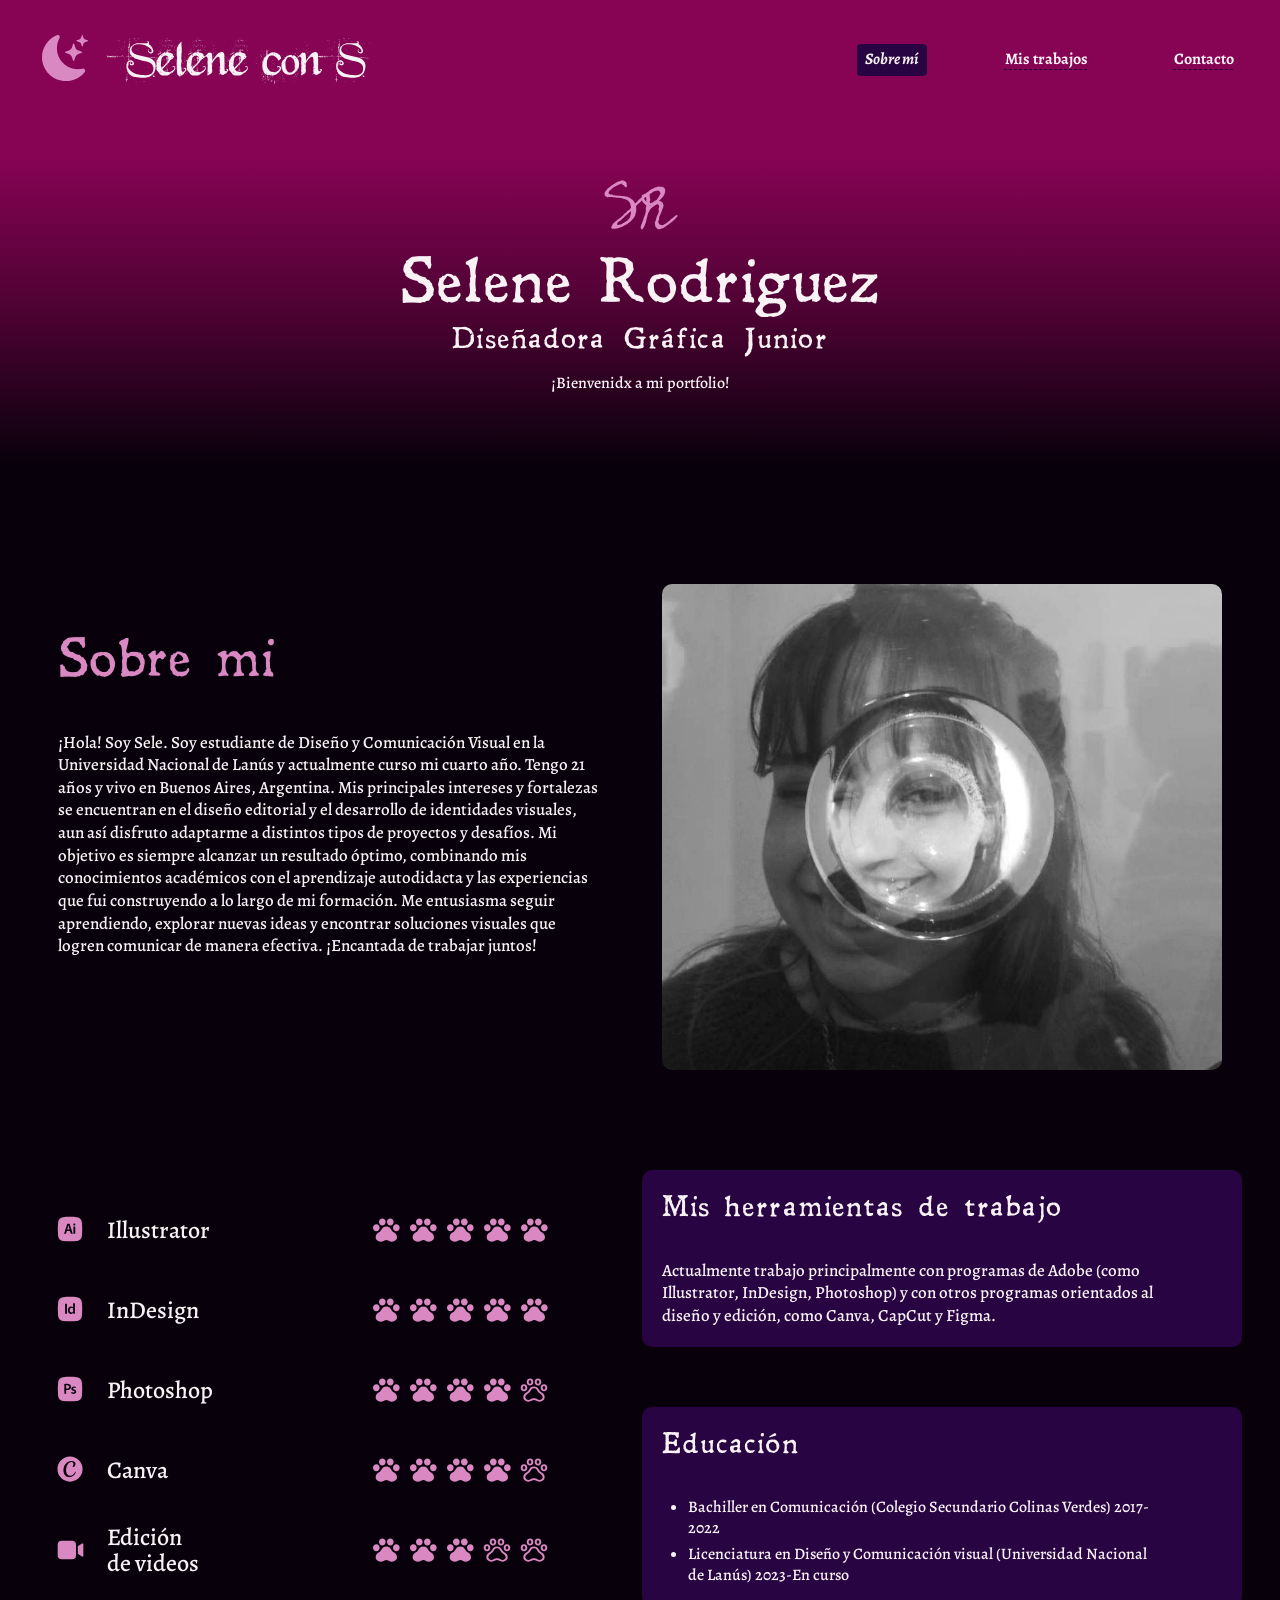
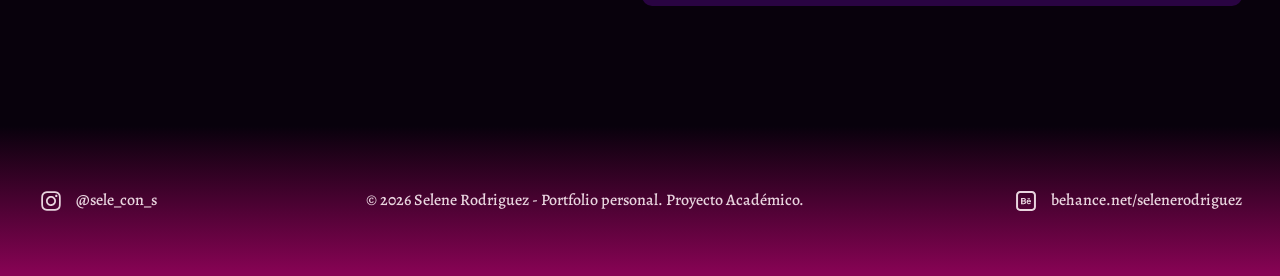
==== index.html @ 90b4ebc4 "first commit" ====
<!DOCTYPE html>
<html lang="es">
<head>
  <meta charset="UTF-8">
  <meta name="viewport" content="width=device-width, initial-scale=1.0">
  <title>Selene con S</title>
  <meta name="description" content="Portfolio de Selene Rodriguez, diseñadora gráfica junior. Diseño editorial e identidades visuales.">
  <link rel="icon" href="img/favicon.ico" type="image/x-icon">
  <link href="https://fonts.googleapis.com/css2?family=Alegreya:ital,wght@0,500;0,700;1,500;1,700&display=swap" rel="stylesheet">
  <link rel="stylesheet" href="css/styles.css">
</head>
<body class="pagina-inicio">
  <header class="header">
    <div class="header__inner">
      <a href="index.html" class="logo" aria-label="Selene con S - Inicio">
        <img src="img/logo.svg" alt="Selene con S" width="337" height="58">
      </a>
      <nav class="nav" aria-label="Navegación principal">
        <a href="index.html" aria-current="page">Sobre mí</a>
        <a href="mis-trabajos.html">Mis trabajos</a>
        <a href="contacto.html">Contacto</a>
      </nav>
    </div>
  </header>

  <main class="main">
    <section class="hero">
      <img class="hero__monograma" src="img/monograma-sr.svg" alt="" width="81" height="57">
      <h1 class="hero__nombre">Selene Rodriguez</h1>
      <p class="hero__rol">Diseñadora Gráfica Junior</p>
      <p class="hero__bienvenida">¡Bienvenidx a mi portfolio!</p>
    </section>

    <div class="contenido">
      <section class="sobre-mi" aria-labelledby="t-sobre-mi">
        <h2 id="t-sobre-mi" class="sobre-mi__titulo">Sobre mi</h2>
        <p class="sobre-mi__texto">¡Hola! Soy Sele. Soy estudiante de Diseño y Comunicación Visual en la Universidad Nacional de Lanús y actualmente curso mi cuarto año. Tengo 21 años y vivo en Buenos Aires, Argentina. Mis principales intereses y fortalezas se encuentran en el diseño editorial y el desarrollo de identidades visuales, aun así disfruto adaptarme a distintos tipos de proyectos y desafíos. Mi objetivo es siempre alcanzar un resultado óptimo, combinando mis conocimientos académicos con el aprendizaje autodidacta y las experiencias que fui construyendo a lo largo de mi formación. Me entusiasma seguir aprendiendo, explorar nuevas ideas y encontrar soluciones visuales que logren comunicar de manera efectiva. ¡Encantada de trabajar juntos!</p>
      </section>

      <div class="foto">
        <img src="img/foto-sele.jpg" alt="Retrato en blanco y negro de Selene sonriendo detrás de una lente de cristal" width="887" height="887">
      </div>

      <section class="habilidades" aria-label="Nivel en programas">
        <ul>
        <li class="habilidad">
          <img class="habilidad__icono" src="img/icono-ai.svg" alt="" width="33" height="33">
          <span class="habilidad__nombre">Illustrator</span>
          <span class="patas" role="img" aria-label="5 de 5"><img src="img/pata-llena.svg" alt="" width="35" height="31"><img src="img/pata-llena.svg" alt="" width="35" height="31"><img src="img/pata-llena.svg" alt="" width="35" height="31"><img src="img/pata-llena.svg" alt="" width="35" height="31"><img src="img/pata-llena.svg" alt="" width="35" height="31"></span>
        </li>
        <li class="habilidad">
          <img class="habilidad__icono" src="img/icono-id.svg" alt="" width="33" height="33">
          <span class="habilidad__nombre">InDesign</span>
          <span class="patas" role="img" aria-label="5 de 5"><img src="img/pata-llena.svg" alt="" width="35" height="31"><img src="img/pata-llena.svg" alt="" width="35" height="31"><img src="img/pata-llena.svg" alt="" width="35" height="31"><img src="img/pata-llena.svg" alt="" width="35" height="31"><img src="img/pata-llena.svg" alt="" width="35" height="31"></span>
        </li>
        <li class="habilidad">
          <img class="habilidad__icono" src="img/icono-ps.svg" alt="" width="33" height="33">
          <span class="habilidad__nombre">Photoshop</span>
          <span class="patas" role="img" aria-label="4 de 5"><img src="img/pata-llena.svg" alt="" width="35" height="31"><img src="img/pata-llena.svg" alt="" width="35" height="31"><img src="img/pata-llena.svg" alt="" width="35" height="31"><img src="img/pata-llena.svg" alt="" width="35" height="31"><img src="img/pata-vacia.svg" alt="" width="35" height="31"></span>
        </li>
        <li class="habilidad">
          <img class="habilidad__icono" src="img/icono-canva.svg" alt="" width="33" height="33">
          <span class="habilidad__nombre">Canva</span>
          <span class="patas" role="img" aria-label="4 de 5"><img src="img/pata-llena.svg" alt="" width="35" height="31"><img src="img/pata-llena.svg" alt="" width="35" height="31"><img src="img/pata-llena.svg" alt="" width="35" height="31"><img src="img/pata-llena.svg" alt="" width="35" height="31"><img src="img/pata-vacia.svg" alt="" width="35" height="31"></span>
        </li>
        <li class="habilidad">
          <img class="habilidad__icono" src="img/icono-video.svg" alt="" width="33" height="33">
          <span class="habilidad__nombre">Edición<br>de videos</span>
          <span class="patas" role="img" aria-label="3 de 5"><img src="img/pata-llena.svg" alt="" width="35" height="31"><img src="img/pata-llena.svg" alt="" width="35" height="31"><img src="img/pata-llena.svg" alt="" width="35" height="31"><img src="img/pata-vacia.svg" alt="" width="35" height="31"><img src="img/pata-vacia.svg" alt="" width="35" height="31"></span>
        </li>
        </ul>
      </section>

      <div class="tarjetas">
        <section class="tarjeta">
          <h3 class="tarjeta__titulo">Mis herramientas de trabajo</h3>
          <p>Actualmente trabajo principalmente con programas de Adobe (como Illustrator, InDesign, Photoshop) y con otros programas orientados al diseño y edición, como Canva, CapCut y Figma.</p>
        </section>

        <section class="tarjeta">
          <h3 class="tarjeta__titulo">Educación</h3>
          <ul>
            <li>Bachiller en Comunicación (Colegio Secundario Colinas Verdes) 2017-2022</li>
            <li>Licenciatura en Diseño y Comunicación visual (Universidad Nacional de Lanús) 2023-En curso</li>
          </ul>
        </section>
      </div>
    </div>
  </main>

  <footer class="footer">
    <div class="footer__inner">
      <a href="https://www.instagram.com/sele_con_s/" target="_blank" rel="noopener noreferrer">
        <img src="img/icono-instagram.svg" alt="" width="26" height="26">
        <span>@sele_con_s</span>
      </a>
      <p>© 2026 Selene Rodriguez - Portfolio personal. Proyecto Académico.</p>
      <a href="https://www.behance.net/selenerodriguez" target="_blank" rel="noopener noreferrer">
        <img src="img/icono-behance.svg" alt="" width="26" height="26">
        <span>behance.net/selenerodriguez</span>
      </a>
    </div>
  </footer>
</body>
</html>
---- css/styles.css ----
@font-face {
  font-family: 'Beyond Wonderland';
  src: url('../fonts/BeyondWonderland.ttf') format('truetype');
  font-weight: 400;
  font-style: normal;
  font-display: swap;
}

@font-face {
  font-family: 'Leander';
  src: url('../fonts/Leander.ttf') format('truetype');
  font-weight: 400;
  font-style: normal;
  font-display: swap;
}


:root {
  --bordo: #870354;
  --bordo-oscuro: #480230;
  --violeta: #290442;
  --rosa: #DA88C2;
  --negro: #08010C;
  --blanco: #F9F2F5;
  --rosa-claro: #E9D5DF;

  --fuente-display: 'Beyond Wonderland', 'Leander', Georgia, serif;  /* títulos grandes */
  --fuente-titulos: 'Leander', Georgia, serif;                      /* títulos medianos */
  --fuente-texto: 'Alegreya', Georgia, serif;                       /* textos*/

  --ancho-header: 1280px;
  --ancho-contenido: 1360px;
  --ancho-footer: 1388px;
  --gutter: clamp(16px, 3vw, 40px);
}

.pagina-inicio {
  --fondo: var(--negro);
  --header-bg: var(--bordo);
  --footer-bg: linear-gradient(to bottom, var(--negro), var(--bordo) 98.5%);
  --nav-activo-bg: var(--violeta);
  --nav-activo-color: var(--blanco);
  --nav-subrayado: var(--violeta);
  --nav-hover-bg: var(--violeta);
}
.pagina-trabajos {
  --fondo: var(--violeta);
  --header-bg: linear-gradient(to bottom, var(--negro), var(--violeta));
  --footer-bg: linear-gradient(to bottom, var(--violeta), var(--negro) 98.5%);
  --nav-activo-bg: var(--rosa);
  --nav-activo-color: var(--violeta);
  --nav-subrayado: var(--rosa);
  --nav-hover-bg: var(--rosa);
}
.pagina-contacto {
  --fondo: var(--bordo);
  --header-bg: var(--violeta);
  --footer-bg: linear-gradient(to bottom, var(--bordo) 1.4%, var(--violeta) 50.5%);
  --nav-activo-bg: var(--rosa);
  --nav-activo-color: var(--violeta);
  --nav-subrayado: var(--rosa);
  --nav-hover-bg: var(--rosa);
}

*, *::before, *::after { box-sizing: border-box; margin: 0; padding: 0; }

html { -webkit-text-size-adjust: 100%; }

body {
  min-height: 100vh;
  display: flex;
  flex-direction: column;
  background: var(--fondo, var(--negro));
  color: var(--blanco);
  font-family: var(--fuente-texto);
  font-weight: 500;
  font-size: 17px;
  line-height: 1.33;
}

img, svg { display: block; max-width: 100%; height: auto; }
a { color: inherit; }
ul { list-style: none; }

/* ---------- Header ---------- */
.header {
  background: var(--header-bg, var(--bordo));
  height: 120px;
}

.header__inner {
  max-width: calc(var(--ancho-header) + 2 * var(--gutter));
  height: 100%;
  margin: 0 auto;
  padding: 0 var(--gutter);
  display: flex;
  align-items: center;
  justify-content: space-between;
  gap: 24px;
}

.logo img { width: 337px; }

.nav { display: flex; gap: 70px; }

.nav a {
  padding: 6px 8px;
  border-radius: 4px;
  font-weight: 700;
  font-size: 16px;
  line-height: 1.2;
  color: var(--blanco);
  text-decoration: underline dashed var(--nav-subrayado, var(--violeta)) 1px;
  text-underline-offset: 5px;
  transition: background-color .2s, color .2s;
}

.nav a:hover,
.nav a:focus-visible {
  background: var(--nav-hover-bg, var(--violeta));
  color: var(--blanco);
  text-decoration-color: transparent;
}

.nav a[aria-current="page"]:hover { background: var(--nav-activo-bg); color: var(--nav-activo-color); }

.nav a[aria-current="page"] {
  background: var(--nav-activo-bg, var(--violeta));
  color: var(--nav-activo-color, var(--blanco));
  font-style: italic;
  text-decoration: none;
}

/* ---------- Hero---------- */
.hero {
  background: linear-gradient(to bottom, var(--bordo) 10.6%, var(--bordo-oscuro) 59.1%, var(--negro) 100%);
  padding: 56px var(--gutter) 70px;
  text-align: center;
}

.hero__monograma { width: 81px; margin: 0 auto 16px; }

/* Títulos grandes: Beyond Wonderland */
.hero__nombre,
.sobre-mi__titulo,
.hero__titulo {
  font-family: var(--fuente-display);
  font-weight: 400;
  line-height: 1.1;
}

.hero__nombre { font-size: 60px; color: var(--blanco); margin-bottom: 8px; }

.hero__rol {
  font-family: var(--fuente-titulos);
  font-weight: 400;
  font-size: 28px;
  letter-spacing: .04em;
  word-spacing: .15em;
  line-height: 1.15;
  margin-bottom: 18px;
}

.hero__bienvenida { font-size: 16px; }

/* ---------- Contenido principal ---------- */
.main { flex: 1; }

.contenido {
  max-width: calc(var(--ancho-contenido) + 2 * var(--gutter));
  margin: 0 auto;
  padding: 157px var(--gutter) 171px;
  display: grid;
  grid-template-columns: minmax(0, 1fr) minmax(0, 600px);
  column-gap: 40px;
  row-gap: 137px;
}

/* Sobre mi */
.sobre-mi { padding: 46px 0 0 20px; align-self: start; }
.sobre-mi__titulo { font-size: 52px; color: var(--rosa); margin-bottom: 44px; }
.sobre-mi__texto { max-width: 540px; }

.foto { padding: 0 20px; }
.foto img {
  width: 100%;
  aspect-ratio: 560 / 485.5;
  object-fit: cover;
  border-radius: 10px;
}

/* Habilidades */
.habilidades {
  width: 100%;
  max-width: 490px;
  margin-left: 20px;
  padding-top: 20px;
}

.habilidad {
  display: grid;
  grid-template-columns: 25px minmax(0, 1fr) auto;
  align-items: center;
  column-gap: 24px;
  min-height: 80px;
}

.habilidad__icono { width: 33px; margin: 0 -4px; max-width: none; }

.habilidad__nombre {
  font-family: var(--fuente-texto);
  font-weight: 500;
  font-size: 24px;
  line-height: 1.1;
}

.patas { display: flex; gap: 10px; }
.patas img { width: 35px; margin: 0 -4px; max-width: none; }

/* Tarjetas */
.tarjetas { display: flex; flex-direction: column; gap: 60px; align-self: start; }

.tarjeta {
  background: var(--violeta);
  border-radius: 10px;
  padding: 20px;
}

.tarjeta__titulo {
  font-family: var(--fuente-titulos);
  font-weight: 400;
  font-size: 28px;
  letter-spacing: .04em;
  line-height: 1.2;
  margin-bottom: 36px;
}

.tarjeta p { max-width: 500px; }
.tarjeta ul { max-width: 500px; list-style: disc; padding-left: 26px; font-size: 16px; }
.tarjeta li + li { margin-top: 4px; }

/* ---------- Footer ---------- */
.footer {
  background: var(--footer-bg, var(--negro));
  height: 150px;
  color: var(--rosa-claro);
}

.footer__inner {
  max-width: calc(var(--ancho-footer) + 2 * var(--gutter));
  height: 100%;
  margin: 0 auto;
  padding: 0 var(--gutter);
  display: flex;
  align-items: center;
  justify-content: space-between;
  gap: 24px;
  font-size: 16px;
}

.footer a {
  display: flex;
  align-items: center;
  gap: 12px;
  text-decoration: none;
}

.footer a:hover,
.footer a:focus-visible { text-decoration: underline; }

.footer img { width: 26px; max-width: none; }

/* ---------- Mis trabajos ---------- */
.trabajos {
  max-width: calc(var(--ancho-contenido) + 2 * var(--gutter));
  margin: 0 auto;
  padding: 200px var(--gutter) 190px;
  display: flex;
  flex-direction: column;
  gap: 190px;
}

.proyecto {
  display: grid;
  grid-template-columns: repeat(2, minmax(0, 1fr));
  column-gap: 56px;
  align-items: center;
  padding: 0 20px;
}

.proyecto__titulo {
  font-family: var(--fuente-titulos);
  font-weight: 400;
  font-size: 28px;
  letter-spacing: .04em;
  line-height: 1.2;
  color: var(--rosa);
  max-width: 530px;
  margin-bottom: 32px;
}

.proyecto__texto p { font-size: 15px; line-height: 1.45; max-width: 620px; }
.proyecto__texto p + p { margin-top: 0; }
.proyecto__texto .nota { font-style: italic; }

.galeria {
  display: grid;
  grid-template-columns: repeat(3, minmax(0, 1fr));
  gap: 23px 18px;
}

.galeria figure {
  position: relative;
  aspect-ratio: 199 / 211;
  overflow: hidden;
  background: #D9D9D9;
}

.galeria img {
  position: absolute;
  inset: 0;
  width: 100%;
  height: 100%;
  object-fit: cover;
}

.galeria .alta  { grid-column: 3; grid-row: 1 / span 2; aspect-ratio: auto; }
.galeria .ancha { grid-column: 2 / span 2; grid-row: 2; aspect-ratio: auto; }

.galeria .galeria__play {
  inset: 50% auto auto 50%;
  width: 56px;
  height: 56px;
  transform: translate(-50%, -50%);
  pointer-events: none;
}

/* ---------- Contacto ---------- */
.hero--contacto {
  background: linear-gradient(to bottom, var(--violeta) 6.25%, var(--bordo) 100%);
  padding: 50px var(--gutter) 62px;
  text-align: center;
}

.hero__titulo { font-size: 52px; color: var(--blanco); margin: 0 0 30px; }
.hero--contacto p { max-width: 740px; margin: 0 auto; font-size: 16px; line-height: 1.25; }

.contacto {
  max-width: calc(1280px + 2 * var(--gutter));
  margin: 0 auto;
  padding: 36px var(--gutter) 50px;
  display: grid;
  grid-template-columns: minmax(0, 502px) minmax(0, 712px);
  column-gap: 53px;
  align-items: center;
  justify-content: center;
}

.contacto__foto { /* -- esta foto se va a cambiar por algo mas personal --*/
  width: 100%;
  aspect-ratio: 502 / 692;
  object-fit: cover;
}

.formulario__campo { margin-bottom: 48px; }

.formulario label:not(.opcion),
.formulario legend {
  display: block;
  font-family: var(--fuente-texto);
  font-weight: 500;
  font-size: 24px;
  line-height: 1.2;
  margin-bottom: 10px;
}

.formulario input[type="text"],
.formulario input[type="email"],
.formulario textarea {
  display: block;
  width: 100%;
  height: 51px;
  padding: 0 22px;
  background: transparent;
  border: 2px solid var(--rosa-claro);
  border-radius: 8px;
  color: var(--blanco);
  font-family: var(--fuente-texto);
  font-size: 15px;
}

.formulario textarea { height: 150px; padding: 16px 22px; resize: vertical; }

.formulario ::placeholder { color: var(--rosa); opacity: 1; }

.formulario input:not(:placeholder-shown),
.formulario textarea:not(:placeholder-shown),
.formulario input:focus,
.formulario textarea:focus { border-color: var(--rosa); outline: none; }

.formulario input:focus-visible,
.formulario textarea:focus-visible { box-shadow: 0 0 0 2px var(--rosa); }

.opciones {
  border: 0;
  margin-bottom: 36px;
}

.opciones legend { margin-bottom: 22px; }

.opciones__grilla {
  display: grid;
  grid-template-columns: 53% 47%;
  row-gap: 25px;
}

.formulario .opcion {
  display: flex;
  align-items: center;
  gap: 21px;
  font-family: var(--fuente-texto);
  font-size: 15px;
  letter-spacing: 0;
  line-height: 1.2;
  margin: 0;
  cursor: pointer;
}

.opcion input {
  appearance: none;
  -webkit-appearance: none;
  flex: none;
  width: 28px;
  height: 28px;
  margin: 0;
  border: 2px solid var(--rosa);
  border-radius: 6px;
  background: transparent;
  cursor: pointer;
}

.opcion input:checked { background: var(--rosa); box-shadow: inset 0 0 0 5px var(--bordo); }
.opcion input:focus-visible { outline: 2px solid var(--blanco); outline-offset: 2px; }

.formulario__campo:last-of-type { margin-bottom: 0; }

.formulario__enviar {
  margin-top: 30px;
  padding: 7px 14px;
  background: var(--violeta);
  border: 2px solid var(--violeta);
  border-radius: 4px;
  color: var(--blanco);
  font-family: var(--fuente-texto);
  font-size: 16px;
  font-weight: 700;
  font-style: italic;
  cursor: pointer;
  transition: background-color .2s, color .2s;
}

.formulario__enviar:hover,
.formulario__enviar:focus-visible { background: var(--rosa); color: var(--violeta); }

/* Pantallas medianas */
@media (max-width: 1280px) {
  .contenido { row-gap: 100px; padding-top: 120px; padding-bottom: 120px; }
}

/* Tablet */
@media (max-width: 1024px) {
  .contenido {
    grid-template-columns: minmax(0, 1fr);
    row-gap: 56px;
    padding-top: 80px;
    padding-bottom: 96px;
  }

  .trabajos { padding-top: 100px; padding-bottom: 100px; gap: 100px; }
  .proyecto { grid-template-columns: minmax(0, 1fr); row-gap: 32px; padding: 0; }
  .proyecto .galeria { order: -1; max-width: 640px; }

  .contacto { grid-template-columns: minmax(0, 1fr); row-gap: 40px; max-width: 760px; }
  .contacto__foto { max-width: 502px; aspect-ratio: 502 / 520; margin: 0 auto; }

  /* Orden: texto, foto, habilidades, tarjetas */
  .sobre-mi { padding: 0; }
  .sobre-mi__texto { max-width: 640px; }
  .foto { padding: 0; max-width: 600px; }
  .habilidades { margin-left: 0; max-width: 520px; padding-top: 0; }
  .tarjetas { gap: 32px; max-width: 600px; }
}

/* Celular */
@media (max-width: 700px) {
  body { font-size: 16px; }

  .header { height: auto; padding: 16px 0; }
  .header__inner { flex-direction: column; gap: 14px; }
  .logo img { width: 240px; }
  .nav { gap: 12px; flex-wrap: wrap; justify-content: center; }

  .hero { padding: 40px var(--gutter) 48px; }
  .hero__monograma { width: 64px; }
  .hero__nombre { font-size: 38px; }
  .hero__rol { font-size: 22px; }

  .sobre-mi__titulo { font-size: 38px; margin-bottom: 24px; }

  .habilidad { column-gap: 14px; min-height: 64px; }
  .habilidad__nombre { font-size: 19px; }
  .patas { gap: 0; }
  .patas img { width: 28px; margin: 0 -2px; }

  .tarjeta__titulo { font-size: 23px; margin-bottom: 20px; }

  .trabajos { padding-top: 56px; padding-bottom: 64px; gap: 64px; }
  .proyecto__titulo { font-size: 23px; margin-bottom: 20px; }
  .galeria { gap: 12px; }
  .galeria .galeria__play { width: 40px; height: 40px; }

  .hero--contacto { padding: 36px var(--gutter) 40px; }
  .hero__titulo { font-size: 38px; margin-bottom: 20px; }
  .formulario label:not(.opcion), .formulario legend { font-size: 20px; }
  .formulario__campo { margin-bottom: 32px; }
  .opciones__grilla { grid-template-columns: 1fr 1fr; column-gap: 12px; }
  .opcion { gap: 12px; }

  .footer { height: auto; padding: 28px 0; }
  .footer__inner { flex-direction: column; text-align: center; gap: 14px; font-size: 15px; }
}

/* Solo para lectores de pantalla */
.visually-hidden {
  position: absolute;
  width: 1px; height: 1px;
  margin: -1px; padding: 0;
  overflow: hidden;
  clip: rect(0 0 0 0);
  white-space: nowrap;
  border: 0;
}
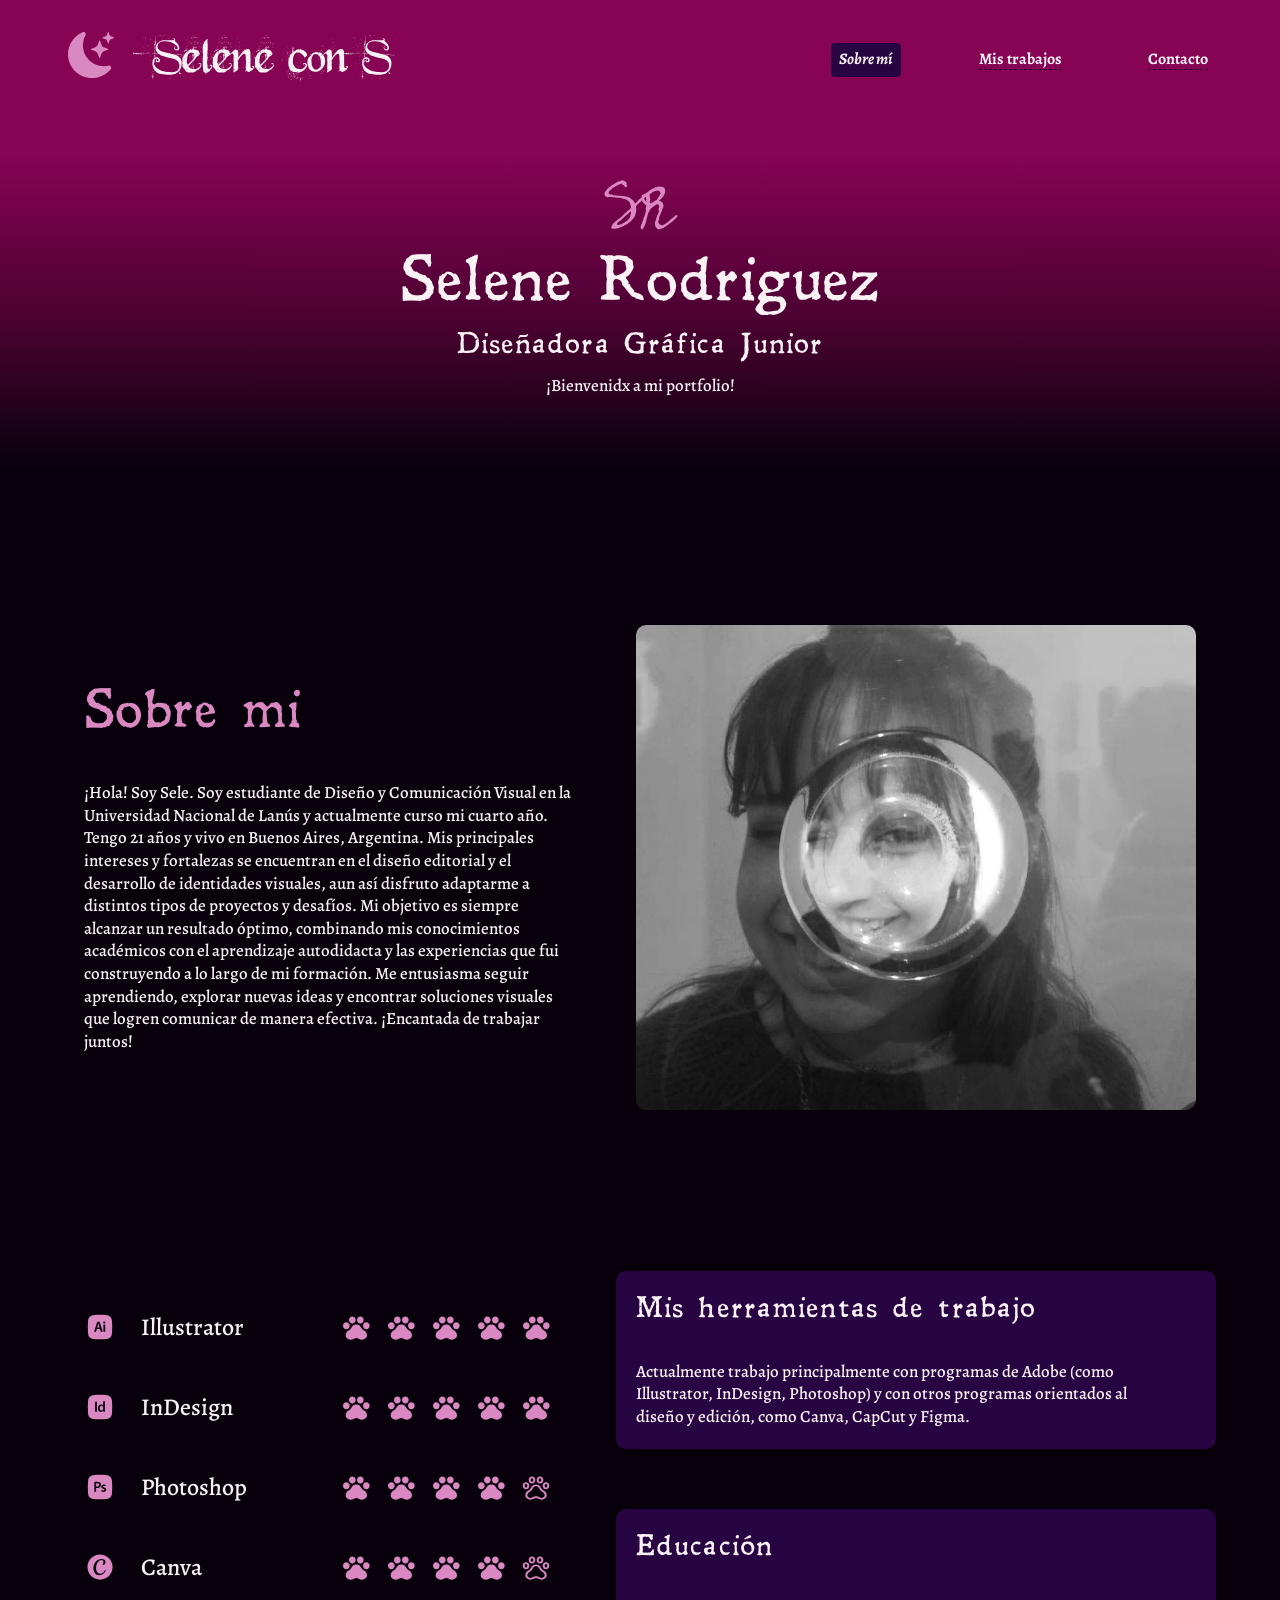
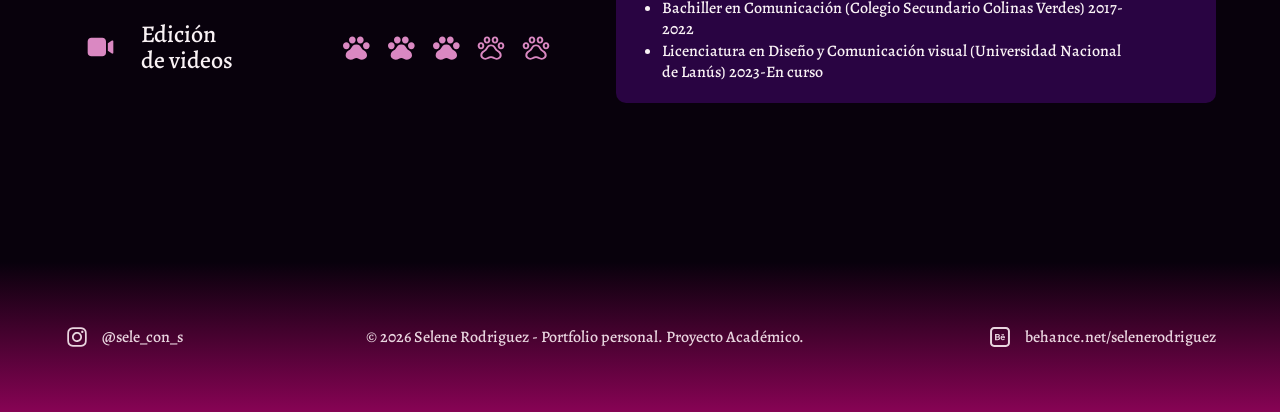
==== commit 5e927867: "entrega 30/10" ====
--- a/index.html
+++ b/index.html
@@ -3,19 +3,16 @@
 <head>
   <meta charset="UTF-8">
   <meta name="viewport" content="width=device-width, initial-scale=1.0">
+  <link rel="icon" href="img/favicon.ico" type="image/x-icon">
   <title>Selene con S</title>
-  <meta name="description" content="Portfolio de Selene Rodriguez, diseñadora gráfica junior. Diseño editorial e identidades visuales.">
-  <link rel="icon" href="img/favicon.ico" type="image/x-icon">
   <link href="https://fonts.googleapis.com/css2?family=Alegreya:ital,wght@0,500;0,700;1,500;1,700&display=swap" rel="stylesheet">
   <link rel="stylesheet" href="css/styles.css">
 </head>
-<body class="pagina-inicio">
-  <header class="header">
-    <div class="header__inner">
-      <a href="index.html" class="logo" aria-label="Selene con S - Inicio">
-        <img src="img/logo.svg" alt="Selene con S" width="337" height="58">
-      </a>
-      <nav class="nav" aria-label="Navegación principal">
+<body class="inicio">
+  <header>
+    <div>
+      <a href="index.html"><img src="img/logo.svg" alt="Selene con S" width="337" height="58"></a>
+      <nav>
         <a href="index.html" aria-current="page">Sobre mí</a>
         <a href="mis-trabajos.html">Mis trabajos</a>
         <a href="contacto.html">Contacto</a>
@@ -23,62 +20,58 @@
     </div>
   </header>
 
-  <main class="main">
+  <main>
     <section class="hero">
-      <img class="hero__monograma" src="img/monograma-sr.svg" alt="" width="81" height="57">
-      <h1 class="hero__nombre">Selene Rodriguez</h1>
-      <p class="hero__rol">Diseñadora Gráfica Junior</p>
-      <p class="hero__bienvenida">¡Bienvenidx a mi portfolio!</p>
+      <img src="img/monograma-sr.svg" alt="Monograma SR" width="81" height="57">
+      <h1>Selene Rodriguez</h1>
+      <h3>Diseñadora Gráfica Junior</h3>
+      <p>¡Bienvenidx a mi portfolio!</p>
     </section>
 
-    <div class="contenido">
-      <section class="sobre-mi" aria-labelledby="t-sobre-mi">
-        <h2 id="t-sobre-mi" class="sobre-mi__titulo">Sobre mi</h2>
-        <p class="sobre-mi__texto">¡Hola! Soy Sele. Soy estudiante de Diseño y Comunicación Visual en la Universidad Nacional de Lanús y actualmente curso mi cuarto año. Tengo 21 años y vivo en Buenos Aires, Argentina. Mis principales intereses y fortalezas se encuentran en el diseño editorial y el desarrollo de identidades visuales, aun así disfruto adaptarme a distintos tipos de proyectos y desafíos. Mi objetivo es siempre alcanzar un resultado óptimo, combinando mis conocimientos académicos con el aprendizaje autodidacta y las experiencias que fui construyendo a lo largo de mi formación. Me entusiasma seguir aprendiendo, explorar nuevas ideas y encontrar soluciones visuales que logren comunicar de manera efectiva. ¡Encantada de trabajar juntos!</p>
+    <div>
+      <section class="sobre-mi">
+        <h2>Sobre mi</h2>
+        <p>¡Hola! Soy Sele. Soy estudiante de Diseño y Comunicación Visual en la Universidad Nacional de Lanús y actualmente curso mi cuarto año. Tengo 21 años y vivo en Buenos Aires, Argentina. Mis principales intereses y fortalezas se encuentran en el diseño editorial y el desarrollo de identidades visuales, aun así disfruto adaptarme a distintos tipos de proyectos y desafíos. Mi objetivo es siempre alcanzar un resultado óptimo, combinando mis conocimientos académicos con el aprendizaje autodidacta y las experiencias que fui construyendo a lo largo de mi formación. Me entusiasma seguir aprendiendo, explorar nuevas ideas y encontrar soluciones visuales que logren comunicar de manera efectiva. ¡Encantada de trabajar juntos!</p>
       </section>
 
-      <div class="foto">
-        <img src="img/foto-sele.jpg" alt="Retrato en blanco y negro de Selene sonriendo detrás de una lente de cristal" width="887" height="887">
-      </div>
+      <img src="img/foto-sele.jpg" alt="Retrato en blanco y negro de Selene sonriendo detrás de una lente de cristal" width="560" height="485">
 
-      <section class="habilidades" aria-label="Nivel en programas">
-        <ul>
-        <li class="habilidad">
-          <img class="habilidad__icono" src="img/icono-ai.svg" alt="" width="33" height="33">
-          <span class="habilidad__nombre">Illustrator</span>
-          <span class="patas" role="img" aria-label="5 de 5"><img src="img/pata-llena.svg" alt="" width="35" height="31"><img src="img/pata-llena.svg" alt="" width="35" height="31"><img src="img/pata-llena.svg" alt="" width="35" height="31"><img src="img/pata-llena.svg" alt="" width="35" height="31"><img src="img/pata-llena.svg" alt="" width="35" height="31"></span>
+      <ul class="habilidades">
+        <li>
+          <img src="img/icono-ai.svg" alt="Ícono de Illustrator" width="33" height="33">
+          <p>Illustrator</p>
+          <img src="img/patas-5.svg" alt="Nivel 5 de 5" width="215" height="31">
         </li>
-        <li class="habilidad">
-          <img class="habilidad__icono" src="img/icono-id.svg" alt="" width="33" height="33">
-          <span class="habilidad__nombre">InDesign</span>
-          <span class="patas" role="img" aria-label="5 de 5"><img src="img/pata-llena.svg" alt="" width="35" height="31"><img src="img/pata-llena.svg" alt="" width="35" height="31"><img src="img/pata-llena.svg" alt="" width="35" height="31"><img src="img/pata-llena.svg" alt="" width="35" height="31"><img src="img/pata-llena.svg" alt="" width="35" height="31"></span>
+        <li>
+          <img src="img/icono-id.svg" alt="Ícono de InDesign" width="33" height="33">
+          <p>InDesign</p>
+          <img src="img/patas-5.svg" alt="Nivel 5 de 5" width="215" height="31">
         </li>
-        <li class="habilidad">
-          <img class="habilidad__icono" src="img/icono-ps.svg" alt="" width="33" height="33">
-          <span class="habilidad__nombre">Photoshop</span>
-          <span class="patas" role="img" aria-label="4 de 5"><img src="img/pata-llena.svg" alt="" width="35" height="31"><img src="img/pata-llena.svg" alt="" width="35" height="31"><img src="img/pata-llena.svg" alt="" width="35" height="31"><img src="img/pata-llena.svg" alt="" width="35" height="31"><img src="img/pata-vacia.svg" alt="" width="35" height="31"></span>
+        <li>
+          <img src="img/icono-ps.svg" alt="Ícono de Photoshop" width="33" height="33">
+          <p>Photoshop</p>
+          <img src="img/patas-4.svg" alt="Nivel 4 de 5" width="215" height="31">
         </li>
-        <li class="habilidad">
-          <img class="habilidad__icono" src="img/icono-canva.svg" alt="" width="33" height="33">
-          <span class="habilidad__nombre">Canva</span>
-          <span class="patas" role="img" aria-label="4 de 5"><img src="img/pata-llena.svg" alt="" width="35" height="31"><img src="img/pata-llena.svg" alt="" width="35" height="31"><img src="img/pata-llena.svg" alt="" width="35" height="31"><img src="img/pata-llena.svg" alt="" width="35" height="31"><img src="img/pata-vacia.svg" alt="" width="35" height="31"></span>
+        <li>
+          <img src="img/icono-canva.svg" alt="Ícono de Canva" width="33" height="33">
+          <p>Canva</p>
+          <img src="img/patas-4.svg" alt="Nivel 4 de 5" width="215" height="31">
         </li>
-        <li class="habilidad">
-          <img class="habilidad__icono" src="img/icono-video.svg" alt="" width="33" height="33">
-          <span class="habilidad__nombre">Edición<br>de videos</span>
-          <span class="patas" role="img" aria-label="3 de 5"><img src="img/pata-llena.svg" alt="" width="35" height="31"><img src="img/pata-llena.svg" alt="" width="35" height="31"><img src="img/pata-llena.svg" alt="" width="35" height="31"><img src="img/pata-vacia.svg" alt="" width="35" height="31"><img src="img/pata-vacia.svg" alt="" width="35" height="31"></span>
+        <li>
+          <img src="img/icono-video.svg" alt="Ícono de Edición de videos" width="33" height="33">
+          <p>Edición<br>de videos</p>
+          <img src="img/patas-3.svg" alt="Nivel 3 de 5" width="215" height="31">
         </li>
-        </ul>
-      </section>
+      </ul>
 
-      <div class="tarjetas">
+      <div>
         <section class="tarjeta">
-          <h3 class="tarjeta__titulo">Mis herramientas de trabajo</h3>
+          <h3>Mis herramientas de trabajo</h3>
           <p>Actualmente trabajo principalmente con programas de Adobe (como Illustrator, InDesign, Photoshop) y con otros programas orientados al diseño y edición, como Canva, CapCut y Figma.</p>
         </section>
 
         <section class="tarjeta">
-          <h3 class="tarjeta__titulo">Educación</h3>
+          <h3>Educación</h3>
           <ul>
             <li>Bachiller en Comunicación (Colegio Secundario Colinas Verdes) 2017-2022</li>
             <li>Licenciatura en Diseño y Comunicación visual (Universidad Nacional de Lanús) 2023-En curso</li>
@@ -88,17 +81,11 @@
     </div>
   </main>
 
-  <footer class="footer">
-    <div class="footer__inner">
-      <a href="https://www.instagram.com/sele_con_s/" target="_blank" rel="noopener noreferrer">
-        <img src="img/icono-instagram.svg" alt="" width="26" height="26">
-        <span>@sele_con_s</span>
-      </a>
+  <footer>
+    <div>
+      <a href="https://www.instagram.com/sele_con_s/" target="_blank"><img src="img/icono-instagram.svg" alt="Instagram" width="26" height="26"> @sele_con_s</a>
       <p>© 2026 Selene Rodriguez - Portfolio personal. Proyecto Académico.</p>
-      <a href="https://www.behance.net/selenerodriguez" target="_blank" rel="noopener noreferrer">
-        <img src="img/icono-behance.svg" alt="" width="26" height="26">
-        <span>behance.net/selenerodriguez</span>
-      </a>
+      <a href="https://www.behance.net/selenerodriguez" target="_blank"><img src="img/icono-behance.svg" alt="Behance" width="26" height="26"> behance.net/selenerodriguez</a>
     </div>
   </footer>
 </body>
--- a/css/styles.css
+++ b/css/styles.css
@@ -1,20 +1,13 @@
 
 @font-face {
   font-family: 'Beyond Wonderland';
-  src: url('../fonts/BeyondWonderland.ttf') format('truetype');
-  font-weight: 400;
-  font-style: normal;
-  font-display: swap;
+  src: url('../fonts/BeyondWonderland.ttf');
 }
 
 @font-face {
   font-family: 'Leander';
-  src: url('../fonts/Leander.ttf') format('truetype');
-  font-weight: 400;
-  font-style: normal;
-  font-display: swap;
-}
-
+  src: url('../fonts/Leander.ttf');
+}
 
 :root {
   --bordo: #870354;
@@ -24,520 +17,254 @@
   --negro: #08010C;
   --blanco: #F9F2F5;
   --rosa-claro: #E9D5DF;
-
-  --fuente-display: 'Beyond Wonderland', 'Leander', Georgia, serif;  /* títulos grandes */
-  --fuente-titulos: 'Leander', Georgia, serif;                      /* títulos medianos */
-  --fuente-texto: 'Alegreya', Georgia, serif;                       /* textos*/
-
-  --ancho-header: 1280px;
-  --ancho-contenido: 1360px;
-  --ancho-footer: 1388px;
-  --gutter: clamp(16px, 3vw, 40px);
-}
-
-.pagina-inicio {
+}
+
+.inicio {
   --fondo: var(--negro);
-  --header-bg: var(--bordo);
-  --footer-bg: linear-gradient(to bottom, var(--negro), var(--bordo) 98.5%);
-  --nav-activo-bg: var(--violeta);
-  --nav-activo-color: var(--blanco);
-  --nav-subrayado: var(--violeta);
-  --nav-hover-bg: var(--violeta);
-}
-.pagina-trabajos {
+  --header: var(--bordo);
+  --hero: linear-gradient(var(--bordo) 10%, var(--bordo-oscuro) 60%, var(--negro));
+  --footer: linear-gradient(var(--negro), var(--bordo));
+  --acento: var(--violeta);
+  --acento-texto: var(--blanco);
+  --hover: var(--violeta);
+}
+
+.trabajos {
   --fondo: var(--violeta);
-  --header-bg: linear-gradient(to bottom, var(--negro), var(--violeta));
-  --footer-bg: linear-gradient(to bottom, var(--violeta), var(--negro) 98.5%);
-  --nav-activo-bg: var(--rosa);
-  --nav-activo-color: var(--violeta);
-  --nav-subrayado: var(--rosa);
-  --nav-hover-bg: var(--rosa);
-}
-.pagina-contacto {
+  --header: linear-gradient(var(--negro), var(--violeta));
+  --footer: linear-gradient(var(--violeta), var(--negro));
+  --acento: var(--rosa);
+  --acento-texto: var(--violeta);
+  --hover: var(--rosa);
+}
+
+.contacto {
   --fondo: var(--bordo);
-  --header-bg: var(--violeta);
-  --footer-bg: linear-gradient(to bottom, var(--bordo) 1.4%, var(--violeta) 50.5%);
-  --nav-activo-bg: var(--rosa);
-  --nav-activo-color: var(--violeta);
-  --nav-subrayado: var(--rosa);
-  --nav-hover-bg: var(--rosa);
-}
-
-*, *::before, *::after { box-sizing: border-box; margin: 0; padding: 0; }
-
-html { -webkit-text-size-adjust: 100%; }
+  --header: var(--violeta);
+  --hero: linear-gradient(var(--violeta) 6%, var(--bordo));
+  --footer: linear-gradient(var(--bordo) 2%, var(--violeta) 50%);
+  --acento: var(--rosa);
+  --acento-texto: var(--violeta);
+  --hover: var(--rosa);
+}
+
+* { margin: 0; padding: 0; box-sizing: border-box; }
 
 body {
-  min-height: 100vh;
-  display: flex;
-  flex-direction: column;
-  background: var(--fondo, var(--negro));
+  background: var(--fondo);
   color: var(--blanco);
-  font-family: var(--fuente-texto);
+  font-family: 'Alegreya', Georgia, serif;
   font-weight: 500;
   font-size: 17px;
   line-height: 1.33;
 }
 
-img, svg { display: block; max-width: 100%; height: auto; }
-a { color: inherit; }
-ul { list-style: none; }
-
-/* ---------- Header ---------- */
-.header {
-  background: var(--header-bg, var(--bordo));
-  height: 120px;
-}
-
-.header__inner {
-  max-width: calc(var(--ancho-header) + 2 * var(--gutter));
+img { max-width: 100%; height: auto; }
+a { color: inherit; text-decoration: none; }
+
+h1, h2 { font-family: 'Beyond Wonderland', 'Leander', Georgia, serif; font-weight: 400; line-height: 1.1; }
+h1 { font-size: 60px; }
+h2 { font-size: 52px; color: var(--rosa); }
+h3 { font-family: 'Leander', Georgia, serif; font-weight: 400; font-size: 28px; letter-spacing: .04em; line-height: 1.2; }
+
+/* ---------- Header y menú ---------- */
+header { height: 120px; background: var(--header); }
+
+header div {
+  display: flex;
+  justify-content: space-between;
+  align-items: center;
+  width: 90%;
+  max-width: 1280px;
   height: 100%;
   margin: 0 auto;
-  padding: 0 var(--gutter);
-  display: flex;
-  align-items: center;
-  justify-content: space-between;
-  gap: 24px;
-}
-
-.logo img { width: 337px; }
-
-.nav { display: flex; gap: 70px; }
-
-.nav a {
+}
+
+nav { display: flex; gap: 70px; }
+
+nav a {
   padding: 6px 8px;
   border-radius: 4px;
+  font-size: 16px;
   font-weight: 700;
-  font-size: 16px;
-  line-height: 1.2;
-  color: var(--blanco);
-  text-decoration: underline dashed var(--nav-subrayado, var(--violeta)) 1px;
+  text-decoration: underline dashed var(--acento) 1px;
   text-underline-offset: 5px;
-  transition: background-color .2s, color .2s;
-}
-
-.nav a:hover,
-.nav a:focus-visible {
-  background: var(--nav-hover-bg, var(--violeta));
-  color: var(--blanco);
-  text-decoration-color: transparent;
-}
-
-.nav a[aria-current="page"]:hover { background: var(--nav-activo-bg); color: var(--nav-activo-color); }
-
-.nav a[aria-current="page"] {
-  background: var(--nav-activo-bg, var(--violeta));
-  color: var(--nav-activo-color, var(--blanco));
+}
+
+nav a:not([aria-current]):hover { background: var(--hover); text-decoration: none; }
+
+nav a[aria-current] {
+  background: var(--acento);
+  color: var(--acento-texto);
   font-style: italic;
   text-decoration: none;
 }
 
-/* ---------- Hero---------- */
+/* ---------- Hero (inicio y contacto) ---------- */
 .hero {
-  background: linear-gradient(to bottom, var(--bordo) 10.6%, var(--bordo-oscuro) 59.1%, var(--negro) 100%);
-  padding: 56px var(--gutter) 70px;
-  text-align: center;
-}
-
-.hero__monograma { width: 81px; margin: 0 auto 16px; }
-
-/* Títulos grandes: Beyond Wonderland */
-.hero__nombre,
-.sobre-mi__titulo,
-.hero__titulo {
-  font-family: var(--fuente-display);
-  font-weight: 400;
-  line-height: 1.1;
-}
-
-.hero__nombre { font-size: 60px; color: var(--blanco); margin-bottom: 8px; }
-
-.hero__rol {
-  font-family: var(--fuente-titulos);
-  font-weight: 400;
-  font-size: 28px;
-  letter-spacing: .04em;
-  word-spacing: .15em;
-  line-height: 1.15;
-  margin-bottom: 18px;
-}
-
-.hero__bienvenida { font-size: 16px; }
-
-/* ---------- Contenido principal ---------- */
-.main { flex: 1; }
-
-.contenido {
-  max-width: calc(var(--ancho-contenido) + 2 * var(--gutter));
-  margin: 0 auto;
-  padding: 157px var(--gutter) 171px;
-  display: grid;
-  grid-template-columns: minmax(0, 1fr) minmax(0, 600px);
-  column-gap: 40px;
-  row-gap: 137px;
-}
-
-/* Sobre mi */
-.sobre-mi { padding: 46px 0 0 20px; align-self: start; }
-.sobre-mi__titulo { font-size: 52px; color: var(--rosa); margin-bottom: 44px; }
-.sobre-mi__texto { max-width: 540px; }
-
-.foto { padding: 0 20px; }
-.foto img {
-  width: 100%;
-  aspect-ratio: 560 / 485.5;
-  object-fit: cover;
-  border-radius: 10px;
-}
-
-/* Habilidades */
-.habilidades {
-  width: 100%;
-  max-width: 490px;
-  margin-left: 20px;
-  padding-top: 20px;
-}
-
-.habilidad {
-  display: grid;
-  grid-template-columns: 25px minmax(0, 1fr) auto;
-  align-items: center;
-  column-gap: 24px;
-  min-height: 80px;
-}
-
-.habilidad__icono { width: 33px; margin: 0 -4px; max-width: none; }
-
-.habilidad__nombre {
-  font-family: var(--fuente-texto);
-  font-weight: 500;
-  font-size: 24px;
-  line-height: 1.1;
-}
-
-.patas { display: flex; gap: 10px; }
-.patas img { width: 35px; margin: 0 -4px; max-width: none; }
-
-/* Tarjetas */
-.tarjetas { display: flex; flex-direction: column; gap: 60px; align-self: start; }
-
-.tarjeta {
-  background: var(--violeta);
-  border-radius: 10px;
-  padding: 20px;
-}
-
-.tarjeta__titulo {
-  font-family: var(--fuente-titulos);
-  font-weight: 400;
-  font-size: 28px;
-  letter-spacing: .04em;
-  line-height: 1.2;
-  margin-bottom: 36px;
-}
-
-.tarjeta p { max-width: 500px; }
-.tarjeta ul { max-width: 500px; list-style: disc; padding-left: 26px; font-size: 16px; }
-.tarjeta li + li { margin-top: 4px; }
-
-/* ---------- Footer ---------- */
-.footer {
-  background: var(--footer-bg, var(--negro));
-  height: 150px;
-  color: var(--rosa-claro);
-}
-
-.footer__inner {
-  max-width: calc(var(--ancho-footer) + 2 * var(--gutter));
-  height: 100%;
-  margin: 0 auto;
-  padding: 0 var(--gutter);
-  display: flex;
-  align-items: center;
-  justify-content: space-between;
-  gap: 24px;
-  font-size: 16px;
-}
-
-.footer a {
-  display: flex;
-  align-items: center;
-  gap: 12px;
-  text-decoration: none;
-}
-
-.footer a:hover,
-.footer a:focus-visible { text-decoration: underline; }
-
-.footer img { width: 26px; max-width: none; }
-
-/* ---------- Mis trabajos ---------- */
-.trabajos {
-  max-width: calc(var(--ancho-contenido) + 2 * var(--gutter));
-  margin: 0 auto;
-  padding: 200px var(--gutter) 190px;
   display: flex;
   flex-direction: column;
-  gap: 190px;
-}
-
-.proyecto {
+  align-items: center;
+  gap: 14px;
+  padding: 56px 20px 70px;
+  background: var(--hero);
+  text-align: center;
+}
+
+/* ---------- Footer ---------- */
+footer { height: 150px; background: var(--footer); color: var(--rosa-claro); font-size: 16px; }
+
+footer div {
+  display: flex;
+  justify-content: space-between;
+  align-items: center;
+  width: 90%;
+  max-width: 1388px;
+  height: 100%;
+  margin: 0 auto;
+}
+
+footer a { display: flex; align-items: center; gap: 12px; }
+footer a:hover { text-decoration: underline; }
+
+/* ---------- Inicio ---------- */
+.inicio main > div {
   display: grid;
-  grid-template-columns: repeat(2, minmax(0, 1fr));
-  column-gap: 56px;
-  align-items: center;
-  padding: 0 20px;
-}
-
-.proyecto__titulo {
-  font-family: var(--fuente-titulos);
-  font-weight: 400;
-  font-size: 28px;
-  letter-spacing: .04em;
-  line-height: 1.2;
-  color: var(--rosa);
-  max-width: 530px;
+  grid-template-columns: 1fr 600px;
+  grid-auto-rows: 620px;
+  align-items: center;
+  column-gap: 40px;
+  width: 90%;
+  max-width: 1360px;
+  margin: 0 auto;
+  padding: 90px 0 65px;
+}
+
+.sobre-mi { padding-left: 20px; }
+.sobre-mi h2 { margin-bottom: 44px; }
+.sobre-mi p { max-width: 540px; }
+
+.inicio main > div > img { justify-self: center; border-radius: 10px; aspect-ratio: 560 / 485; object-fit: cover; }
+
+.habilidades { list-style: none; max-width: 490px; padding-left: 20px; }
+.habilidades li { display: flex; flex-wrap: wrap; align-items: center; gap: 12px 24px; min-height: 80px; }
+.habilidades p { flex: 1; font-size: 24px; line-height: 1.1; }
+
+.inicio main > div > div { display: flex; flex-direction: column; gap: 60px; }
+.tarjeta { padding: 20px; border-radius: 10px; background: var(--violeta); }
+.tarjeta h3 { margin-bottom: 36px; }
+.tarjeta p, .tarjeta ul { max-width: 500px; }
+.tarjeta ul { padding-left: 26px; list-style: disc; font-size: 16px; }
+
+/* ---------- Mis trabajos ---------- */
+main > h1 { display: none; }
+
+.trabajos main { width: 90%; max-width: 1360px; margin: 0 auto; padding: 100px 0 90px;}
+.trabajos h3 { margin-bottom: 32px; color: var(--rosa); max-width: 530px;}
+.trabajos section p { max-width: 620px; font-size: 15px; line-height: 1.45;}
+
+.galeria {
+  padding-top: 100px;
+  display: grid;
+  grid-template-columns: 1fr 1fr;
+  align-items: center;
+  gap: 56px;
+  min-height: 635px;
+}
+
+.imagen {
+display: flex;
+align-items: center;
+background-color: #08010C;
+}
+
+/* ---------- Contacto ---------- */
+.contacto h1 { font-size: 52px; color: var(--blanco); }
+.contacto .hero { gap: 30px; padding: 50px 20px 62px; }
+.contacto .hero p { max-width: 740px; font-size: 16px; line-height: 1.25; }
+
+.contacto main > div {
+  display: grid;
+  grid-template-columns: 5fr 6fr;
+  align-items: center;
+  gap: 100px;
+  width: 90%;
+  max-width: 1205px;
+  margin: 0 auto;
+  padding: 36px 0 64px;
+}
+
+.contacto main > div > img { aspect-ratio: 502 / 692; object-fit: cover; }
+
+form { display: flex; flex-direction: column; }
+
+label, legend { margin-bottom: 8px; font-size: 24px; line-height: 1.2; }
+
+input[type="text"], input[type="email"], textarea {
+  height: 51px;
   margin-bottom: 32px;
-}
-
-.proyecto__texto p { font-size: 15px; line-height: 1.45; max-width: 620px; }
-.proyecto__texto p + p { margin-top: 0; }
-.proyecto__texto .nota { font-style: italic; }
-
-.galeria {
-  display: grid;
-  grid-template-columns: repeat(3, minmax(0, 1fr));
-  gap: 23px 18px;
-}
-
-.galeria figure {
-  position: relative;
-  aspect-ratio: 199 / 211;
-  overflow: hidden;
-  background: #D9D9D9;
-}
-
-.galeria img {
-  position: absolute;
-  inset: 0;
-  width: 100%;
-  height: 100%;
-  object-fit: cover;
-}
-
-.galeria .alta  { grid-column: 3; grid-row: 1 / span 2; aspect-ratio: auto; }
-.galeria .ancha { grid-column: 2 / span 2; grid-row: 2; aspect-ratio: auto; }
-
-.galeria .galeria__play {
-  inset: 50% auto auto 50%;
-  width: 56px;
-  height: 56px;
-  transform: translate(-50%, -50%);
-  pointer-events: none;
-}
-
-/* ---------- Contacto ---------- */
-.hero--contacto {
-  background: linear-gradient(to bottom, var(--violeta) 6.25%, var(--bordo) 100%);
-  padding: 50px var(--gutter) 62px;
-  text-align: center;
-}
-
-.hero__titulo { font-size: 52px; color: var(--blanco); margin: 0 0 30px; }
-.hero--contacto p { max-width: 740px; margin: 0 auto; font-size: 16px; line-height: 1.25; }
-
-.contacto {
-  max-width: calc(1280px + 2 * var(--gutter));
-  margin: 0 auto;
-  padding: 36px var(--gutter) 50px;
-  display: grid;
-  grid-template-columns: minmax(0, 502px) minmax(0, 712px);
-  column-gap: 53px;
-  align-items: center;
-  justify-content: center;
-}
-
-.contacto__foto { /* -- esta foto se va a cambiar por algo mas personal --*/
-  width: 100%;
-  aspect-ratio: 502 / 692;
-  object-fit: cover;
-}
-
-.formulario__campo { margin-bottom: 48px; }
-
-.formulario label:not(.opcion),
-.formulario legend {
-  display: block;
-  font-family: var(--fuente-texto);
-  font-weight: 500;
-  font-size: 24px;
-  line-height: 1.2;
-  margin-bottom: 10px;
-}
-
-.formulario input[type="text"],
-.formulario input[type="email"],
-.formulario textarea {
-  display: block;
-  width: 100%;
-  height: 51px;
   padding: 0 22px;
-  background: transparent;
   border: 2px solid var(--rosa-claro);
   border-radius: 8px;
+  background: none;
   color: var(--blanco);
-  font-family: var(--fuente-texto);
-  font-size: 15px;
-}
-
-.formulario textarea { height: 150px; padding: 16px 22px; resize: vertical; }
-
-.formulario ::placeholder { color: var(--rosa); opacity: 1; }
-
-.formulario input:not(:placeholder-shown),
-.formulario textarea:not(:placeholder-shown),
-.formulario input:focus,
-.formulario textarea:focus { border-color: var(--rosa); outline: none; }
-
-.formulario input:focus-visible,
-.formulario textarea:focus-visible { box-shadow: 0 0 0 2px var(--rosa); }
-
-.opciones {
-  border: 0;
-  margin-bottom: 36px;
-}
-
-.opciones legend { margin-bottom: 22px; }
-
-.opciones__grilla {
-  display: grid;
-  grid-template-columns: 53% 47%;
-  row-gap: 25px;
-}
-
-.formulario .opcion {
-  display: flex;
-  align-items: center;
-  gap: 21px;
-  font-family: var(--fuente-texto);
-  font-size: 15px;
-  letter-spacing: 0;
-  line-height: 1.2;
-  margin: 0;
-  cursor: pointer;
-}
-
-.opcion input {
+  font: 15px 'Alegreya', Georgia, serif;
+}
+
+textarea { height: 150px; padding: 16px 22px; margin-bottom: 12px; resize: vertical; }
+::placeholder { color: var(--rosa); opacity: 1; }
+input:focus, textarea:focus, input:not(:placeholder-shown), textarea:not(:placeholder-shown) { border-color: var(--rosa); outline: none; }
+
+fieldset { display: grid; grid-template-columns: 63% 37%; row-gap: 25px; margin-bottom: 18px; border: 0; }
+legend { margin-bottom: 20px; }
+fieldset label { display: flex; align-items: center; gap: 21px; margin: 0; font-size: 15px; cursor: pointer; }
+
+input[type="checkbox"] {
   appearance: none;
-  -webkit-appearance: none;
-  flex: none;
   width: 28px;
   height: 28px;
-  margin: 0;
   border: 2px solid var(--rosa);
   border-radius: 6px;
-  background: transparent;
+}
+
+input[type="checkbox"]:checked { background: var(--rosa); box-shadow: inset 0 0 0 5px var(--bordo); }
+
+button[type="submit"] {
+  align-self: flex-start;
+  padding: 7px 14px;
+  border: 0;
+  border-radius: 4px;
+  background: var(--violeta);
+  color: var(--blanco);
+  font: italic 700 16px 'Alegreya', Georgia, serif;
   cursor: pointer;
 }
 
-.opcion input:checked { background: var(--rosa); box-shadow: inset 0 0 0 5px var(--bordo); }
-.opcion input:focus-visible { outline: 2px solid var(--blanco); outline-offset: 2px; }
-
-.formulario__campo:last-of-type { margin-bottom: 0; }
-
-.formulario__enviar {
-  margin-top: 30px;
-  padding: 7px 14px;
-  background: var(--violeta);
-  border: 2px solid var(--violeta);
-  border-radius: 4px;
-  color: var(--blanco);
-  font-family: var(--fuente-texto);
-  font-size: 16px;
-  font-weight: 700;
-  font-style: italic;
-  cursor: pointer;
-  transition: background-color .2s, color .2s;
-}
-
-.formulario__enviar:hover,
-.formulario__enviar:focus-visible { background: var(--rosa); color: var(--violeta); }
-
-/* Pantallas medianas */
-@media (max-width: 1280px) {
-  .contenido { row-gap: 100px; padding-top: 120px; padding-bottom: 120px; }
-}
-
-/* Tablet */
-@media (max-width: 1024px) {
-  .contenido {
-    grid-template-columns: minmax(0, 1fr);
-    row-gap: 56px;
-    padding-top: 80px;
-    padding-bottom: 96px;
-  }
-
-  .trabajos { padding-top: 100px; padding-bottom: 100px; gap: 100px; }
-  .proyecto { grid-template-columns: minmax(0, 1fr); row-gap: 32px; padding: 0; }
-  .proyecto .galeria { order: -1; max-width: 640px; }
-
-  .contacto { grid-template-columns: minmax(0, 1fr); row-gap: 40px; max-width: 760px; }
-  .contacto__foto { max-width: 502px; aspect-ratio: 502 / 520; margin: 0 auto; }
-
-  /* Orden: texto, foto, habilidades, tarjetas */
-  .sobre-mi { padding: 0; }
-  .sobre-mi__texto { max-width: 640px; }
-  .foto { padding: 0; max-width: 600px; }
-  .habilidades { margin-left: 0; max-width: 520px; padding-top: 0; }
-  .tarjetas { gap: 32px; max-width: 600px; }
-}
-
-/* Celular */
+button[type="submit"]:hover { background: var(--rosa); color: var(--violeta); }
+
+
+/* ---------- Celular ---------- */
 @media (max-width: 700px) {
-  body { font-size: 16px; }
-
-  .header { height: auto; padding: 16px 0; }
-  .header__inner { flex-direction: column; gap: 14px; }
-  .logo img { width: 240px; }
-  .nav { gap: 12px; flex-wrap: wrap; justify-content: center; }
-
-  .hero { padding: 40px var(--gutter) 48px; }
-  .hero__monograma { width: 64px; }
-  .hero__nombre { font-size: 38px; }
-  .hero__rol { font-size: 22px; }
-
-  .sobre-mi__titulo { font-size: 38px; margin-bottom: 24px; }
-
-  .habilidad { column-gap: 14px; min-height: 64px; }
-  .habilidad__nombre { font-size: 19px; }
-  .patas { gap: 0; }
-  .patas img { width: 28px; margin: 0 -2px; }
-
-  .tarjeta__titulo { font-size: 23px; margin-bottom: 20px; }
-
-  .trabajos { padding-top: 56px; padding-bottom: 64px; gap: 64px; }
-  .proyecto__titulo { font-size: 23px; margin-bottom: 20px; }
-  .galeria { gap: 12px; }
-  .galeria .galeria__play { width: 40px; height: 40px; }
-
-  .hero--contacto { padding: 36px var(--gutter) 40px; }
-  .hero__titulo { font-size: 38px; margin-bottom: 20px; }
-  .formulario label:not(.opcion), .formulario legend { font-size: 20px; }
-  .formulario__campo { margin-bottom: 32px; }
-  .opciones__grilla { grid-template-columns: 1fr 1fr; column-gap: 12px; }
-  .opcion { gap: 12px; }
-
-  .footer { height: auto; padding: 28px 0; }
-  .footer__inner { flex-direction: column; text-align: center; gap: 14px; font-size: 15px; }
-}
-
-/* Solo para lectores de pantalla */
-.visually-hidden {
-  position: absolute;
-  width: 1px; height: 1px;
-  margin: -1px; padding: 0;
-  overflow: hidden;
-  clip: rect(0 0 0 0);
-  white-space: nowrap;
-  border: 0;
-}
+  header { height: auto; padding: 16px 0; }
+  header div { flex-direction: column; gap: 14px; }
+  nav { flex-wrap: wrap; justify-content: center; gap: 12px; }
+
+  h1, .contacto h1 { font-size: 38px; }
+  h2 { font-size: 38px; }
+  h3 { font-size: 22px; }
+  .hero { padding: 40px 20px 48px; }
+  .sobre-mi h2 { margin-bottom: 24px; }
+  .habilidades p { font-size: 19px; }
+  .tarjeta h3 { margin-bottom: 20px; }
+
+  fieldset { grid-template-columns: 1fr 1fr; column-gap: 12px; }
+  fieldset label { gap: 12px; }
+
+  footer { height: auto; padding: 28px 0; }
+  footer div { flex-direction: column; gap: 14px; text-align: center; }
+
+  dialog[open] { padding: 68px 12px 80px; }
+  dialog .anterior, dialog .siguiente { top: auto; bottom: 14px; translate: none; }
+  dialog .siguiente { right: 14px; }
+  dialog .anterior { left: 14px; }
+}
